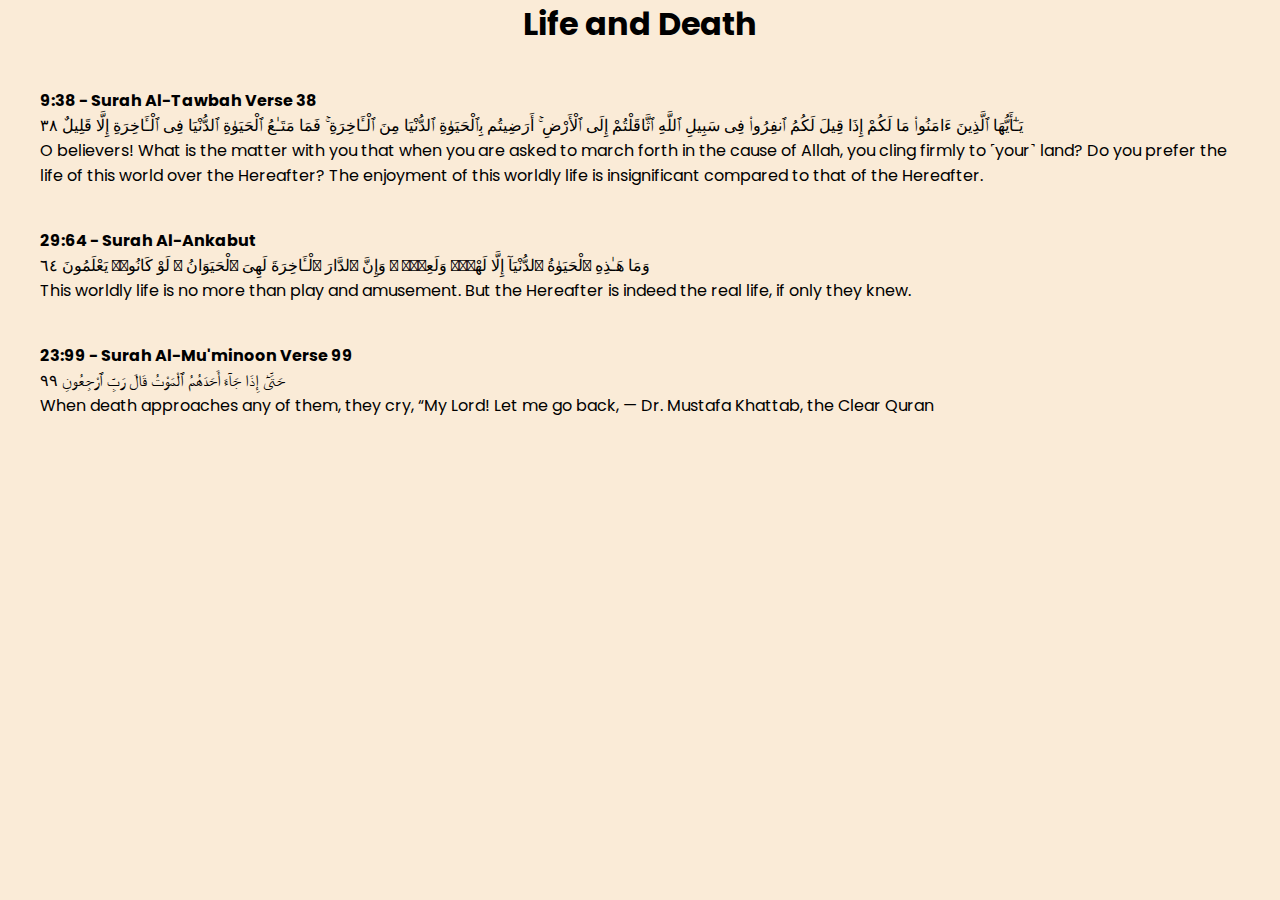
==== life-death.html @ 42a5df4a "Version 1.0 of knowthequran" ====
<!DOCTYPE html>
<html lang="en">
<head>
    <meta charset="UTF-8">
    <meta http-equiv="X-UA-Compatible" content="IE=edge">
    <meta name="viewport" content="width=device-width, initial-scale=1.0">
    <title>Life and Death</title>
    <link rel = "stylesheet" href = "/stylesheets/nikkah-styles.css">
</head>
<body>
    <h1>Life and Death</h1>

    <div class="container">

        <p>

<b>9:38 - Surah Al-Tawbah Verse 38</b>
<br>
يَـٰٓأَيُّهَا ٱلَّذِينَ ءَامَنُوا۟ مَا لَكُمْ إِذَا قِيلَ لَكُمُ ٱنفِرُوا۟ فِى سَبِيلِ ٱللَّهِ ٱثَّاقَلْتُمْ إِلَى ٱلْأَرْضِ ۚ أَرَضِيتُم بِٱلْحَيَوٰةِ ٱلدُّنْيَا مِنَ ٱلْـَٔاخِرَةِ ۚ فَمَا مَتَـٰعُ ٱلْحَيَوٰةِ ٱلدُّنْيَا فِى ٱلْـَٔاخِرَةِ إِلَّا قَلِيلٌ ٣٨
<br>
O believers! What is the matter with you that when you are asked to march forth in the cause of Allah, you cling firmly to ˹your˺ land? Do you prefer the life of this world over the Hereafter? The enjoyment of this worldly life is insignificant compared to that of the Hereafter.


        </p>


        <p>

<b>29:64 - Surah Al-Ankabut</b>
<br>
وَمَا هَـٰذِهِ ٱلْحَيَوٰةُ ٱلدُّنْيَآ إِلَّا لَهْوٌۭ وَلَعِبٌۭ ۚ وَإِنَّ ٱلدَّارَ ٱلْـَٔاخِرَةَ لَهِىَ ٱلْحَيَوَانُ ۚ لَوْ كَانُوا۟ يَعْلَمُونَ ٦٤
<br>
This worldly life is no more than play and amusement. But the Hereafter is indeed the real life, if only they knew.


        </p>


        <p>

<b>23:99 - Surah Al-Mu'minoon Verse 99</b>
<br>
حَتَّىٰٓ إِذَا جَآءَ أَحَدَهُمُ ٱلْمَوْتُ قَالَ رَبِّ ٱرْجِعُونِ ٩٩
<br>
When death approaches any of them, they cry, “My Lord! Let me go back,
— Dr. Mustafa Khattab, the Clear Quran




        </p>
    </div>
</body>
</html>
---- stylesheets/nikkah-styles.css ----
@import url('https://fonts.googleapis.com/css2?family=Poppins:wght@100&display=swap');


* {
    margin: 0;
    padding: 0;
    box-sizing: border-box;
    font-family: 'Poppins', sans-serif;
    background-color: antiquewhite;
}

h1 {
    text-align: center;
}

.container {
    /* border: 2px solid blue; */
    height: inherit;
    width: inherit;
    padding: 20px;
}

.container p {
    padding: 20px;
}

.nikkah, .marriage-issues, .talaq {
    /* border: 2px solid black; */
    margin: 20px;
    padding: 10px;
}
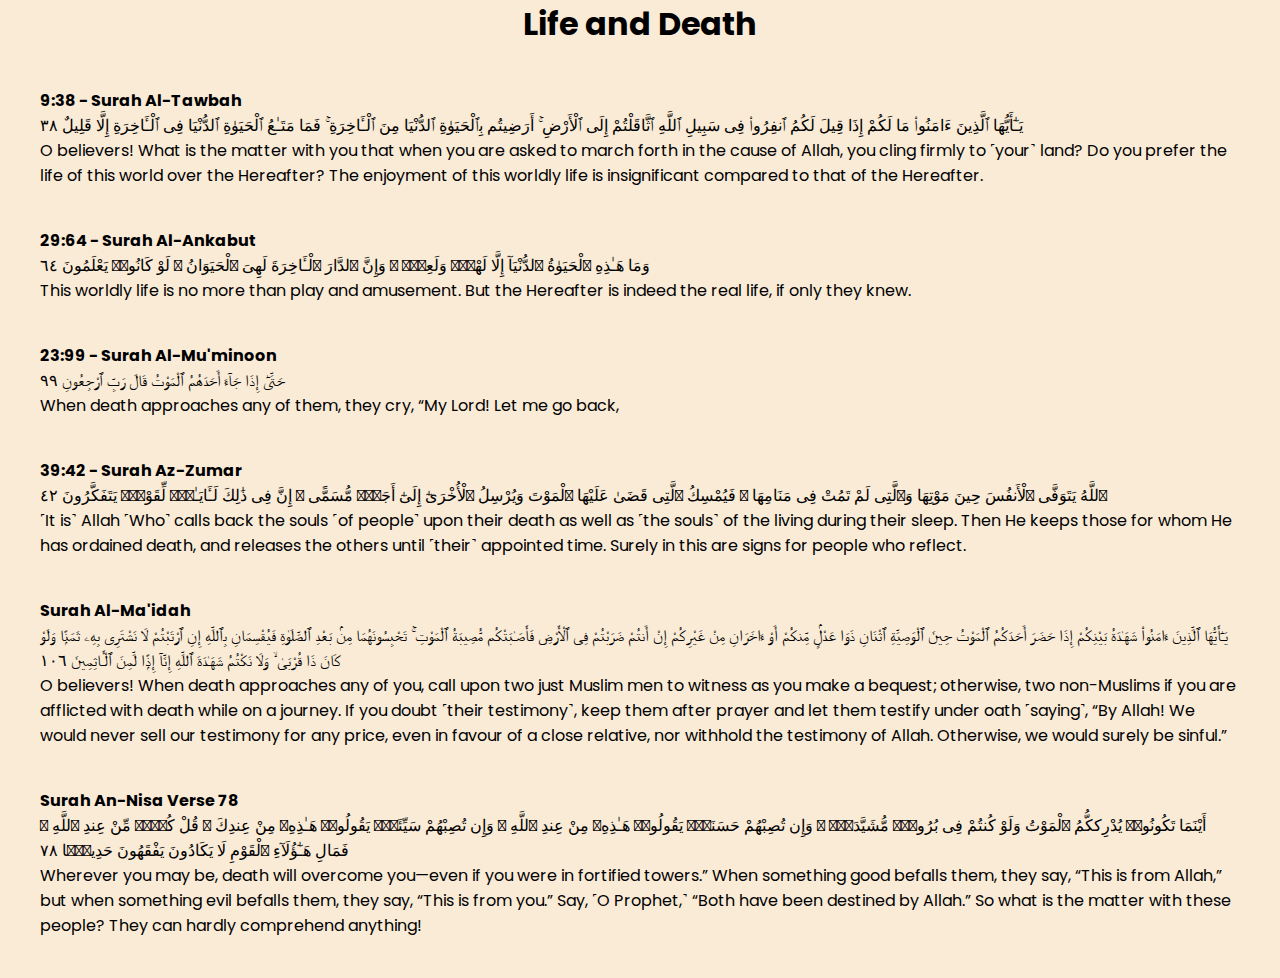
==== commit 94013bd6: "v1.2" ====
--- a/life-death.html
+++ b/life-death.html
@@ -14,41 +14,85 @@
 
         <p>
 
-<b>9:38 - Surah Al-Tawbah Verse 38</b>
-<br>
-يَـٰٓأَيُّهَا ٱلَّذِينَ ءَامَنُوا۟ مَا لَكُمْ إِذَا قِيلَ لَكُمُ ٱنفِرُوا۟ فِى سَبِيلِ ٱللَّهِ ٱثَّاقَلْتُمْ إِلَى ٱلْأَرْضِ ۚ أَرَضِيتُم بِٱلْحَيَوٰةِ ٱلدُّنْيَا مِنَ ٱلْـَٔاخِرَةِ ۚ فَمَا مَتَـٰعُ ٱلْحَيَوٰةِ ٱلدُّنْيَا فِى ٱلْـَٔاخِرَةِ إِلَّا قَلِيلٌ ٣٨
-<br>
-O believers! What is the matter with you that when you are asked to march forth in the cause of Allah, you cling firmly to ˹your˺ land? Do you prefer the life of this world over the Hereafter? The enjoyment of this worldly life is insignificant compared to that of the Hereafter.
+        <b>9:38 - Surah Al-Tawbah</b>
+        <br>
+        يَـٰٓأَيُّهَا ٱلَّذِينَ ءَامَنُوا۟ مَا لَكُمْ إِذَا قِيلَ لَكُمُ ٱنفِرُوا۟ فِى سَبِيلِ ٱللَّهِ ٱثَّاقَلْتُمْ إِلَى ٱلْأَرْضِ ۚ أَرَضِيتُم بِٱلْحَيَوٰةِ ٱلدُّنْيَا مِنَ ٱلْـَٔاخِرَةِ ۚ فَمَا مَتَـٰعُ ٱلْحَيَوٰةِ ٱلدُّنْيَا فِى ٱلْـَٔاخِرَةِ إِلَّا قَلِيلٌ ٣٨
+        <br>
+        O believers! What is the matter with you that when you are asked to march forth in the cause of Allah, you cling firmly to ˹your˺ land? Do you prefer the life of this world over the Hereafter? The enjoyment of this worldly life is insignificant compared to that of the Hereafter.
 
 
-        </p>
+                </p>
 
 
-        <p>
+                <p>
 
-<b>29:64 - Surah Al-Ankabut</b>
-<br>
-وَمَا هَـٰذِهِ ٱلْحَيَوٰةُ ٱلدُّنْيَآ إِلَّا لَهْوٌۭ وَلَعِبٌۭ ۚ وَإِنَّ ٱلدَّارَ ٱلْـَٔاخِرَةَ لَهِىَ ٱلْحَيَوَانُ ۚ لَوْ كَانُوا۟ يَعْلَمُونَ ٦٤
-<br>
-This worldly life is no more than play and amusement. But the Hereafter is indeed the real life, if only they knew.
+        <b>29:64 - Surah Al-Ankabut</b>
+        <br>
+        وَمَا هَـٰذِهِ ٱلْحَيَوٰةُ ٱلدُّنْيَآ إِلَّا لَهْوٌۭ وَلَعِبٌۭ ۚ وَإِنَّ ٱلدَّارَ ٱلْـَٔاخِرَةَ لَهِىَ ٱلْحَيَوَانُ ۚ لَوْ كَانُوا۟ يَعْلَمُونَ ٦٤
+        <br>
+        This worldly life is no more than play and amusement. But the Hereafter is indeed the real life, if only they knew.</p>
 
 
-        </p>
+            <p>
 
+        <b>23:99 - Surah Al-Mu'minoon</b>
+        <br>
+        حَتَّىٰٓ إِذَا جَآءَ أَحَدَهُمُ ٱلْمَوْتُ قَالَ رَبِّ ٱرْجِعُونِ ٩٩
+        <br>
+        When death approaches any of them, they cry, “My Lord! Let me go back,
+            </p>
+        
 
-        <p>
+            <p>
 
-<b>23:99 - Surah Al-Mu'minoon Verse 99</b>
-<br>
-حَتَّىٰٓ إِذَا جَآءَ أَحَدَهُمُ ٱلْمَوْتُ قَالَ رَبِّ ٱرْجِعُونِ ٩٩
-<br>
-When death approaches any of them, they cry, “My Lord! Let me go back,
-— Dr. Mustafa Khattab, the Clear Quran
+                <b>39:42 - Surah Az-Zumar</b>
+                <br>
+                ٱللَّهُ يَتَوَفَّى ٱلْأَنفُسَ حِينَ مَوْتِهَا وَٱلَّتِى لَمْ تَمُتْ فِى مَنَامِهَا ۖ فَيُمْسِكُ ٱلَّتِى قَضَىٰ عَلَيْهَا ٱلْمَوْتَ وَيُرْسِلُ ٱلْأُخْرَىٰٓ إِلَىٰٓ أَجَلٍۢ مُّسَمًّى ۚ إِنَّ فِى ذَٰلِكَ لَـَٔايَـٰتٍۢ لِّقَوْمٍۢ يَتَفَكَّرُونَ ٤٢
+                <br>
+                ˹It is˺ Allah ˹Who˺ calls back the souls ˹of people˺ upon their 
+                death as well as ˹the souls˺ of the living during their sleep. 
+                Then He keeps those for whom He has ordained death, and releases 
+                the others until ˹their˺ appointed time. Surely in this are signs 
+                for people who reflect.
+        
+            </p>
 
+            <p>
 
+                <b>Surah Al-Ma'idah</b>
+                <br>
+                يَـٰٓأَيُّهَا ٱلَّذِينَ ءَامَنُوا۟ شَهَـٰدَةُ بَيْنِكُمْ إِذَا حَضَرَ أَحَدَكُمُ ٱلْمَوْتُ حِينَ ٱلْوَصِيَّةِ ٱثْنَانِ ذَوَا عَدْلٍۢ مِّنكُمْ أَوْ ءَاخَرَانِ مِنْ غَيْرِكُمْ إِنْ أَنتُمْ ضَرَبْتُمْ فِى ٱلْأَرْضِ فَأَصَـٰبَتْكُم مُّصِيبَةُ ٱلْمَوْتِ ۚ تَحْبِسُونَهُمَا مِنۢ بَعْدِ ٱلصَّلَوٰةِ فَيُقْسِمَانِ بِٱللَّهِ إِنِ ٱرْتَبْتُمْ لَا نَشْتَرِى بِهِۦ ثَمَنًۭا وَلَوْ كَانَ ذَا قُرْبَىٰ ۙ وَلَا نَكْتُمُ شَهَـٰدَةَ ٱللَّهِ إِنَّآ إِذًۭا لَّمِنَ ٱلْـَٔاثِمِينَ ١٠٦
+                <br>
+                O believers! When death approaches any of you, call upon two 
+                just Muslim men to witness as you make a bequest; otherwise, 
+                two non-Muslims if you are afflicted with death while on a journey.
+                If you doubt ˹their testimony˺, keep them after prayer and let them testify 
+                under oath ˹saying˺, “By Allah! We would never sell our testimony for any price,
+                even in favour of a close relative, nor withhold the testimony of Allah. 
+                Otherwise, we would surely be sinful.”
+        
+            </p>
 
+            
+            <p>
+                <b>Surah An-Nisa Verse 78</b>
+                <br>
+                أَيْنَمَا تَكُونُوا۟ يُدْرِككُّمُ ٱلْمَوْتُ وَلَوْ كُنتُمْ فِى بُرُوجٍۢ مُّشَيَّدَةٍۢ ۗ وَإِن تُصِبْهُمْ 
+                حَسَنَةٌۭ يَقُولُوا۟ هَـٰذِهِۦ مِنْ عِندِ ٱللَّهِ ۖ وَإِن تُصِبْهُمْ سَيِّئَةٌۭ يَقُولُوا۟ هَـٰذِهِۦ مِنْ عِندِكَ ۚ
+                 قُلْ كُلٌّۭ مِّنْ عِندِ ٱللَّهِ ۖ فَمَالِ هَـٰٓؤُلَآءِ ٱلْقَوْمِ لَا يَكَادُونَ يَفْقَهُونَ حَدِيثًۭا ٧٨
 
-        </p>
+                <br>
+                Wherever you may be, death will overcome you—even if you were in 
+                fortified towers.” When something good befalls them, they say, 
+                “This is from Allah,” but when something evil befalls them, they 
+                say, “This is from you.” Say, ˹O Prophet,˺ “Both have been destined 
+                by Allah.” So what is the matter with these people? They can hardly 
+                comprehend anything!
+
+            </p>
+
+            
+
     </div>
 </body>
 </html>